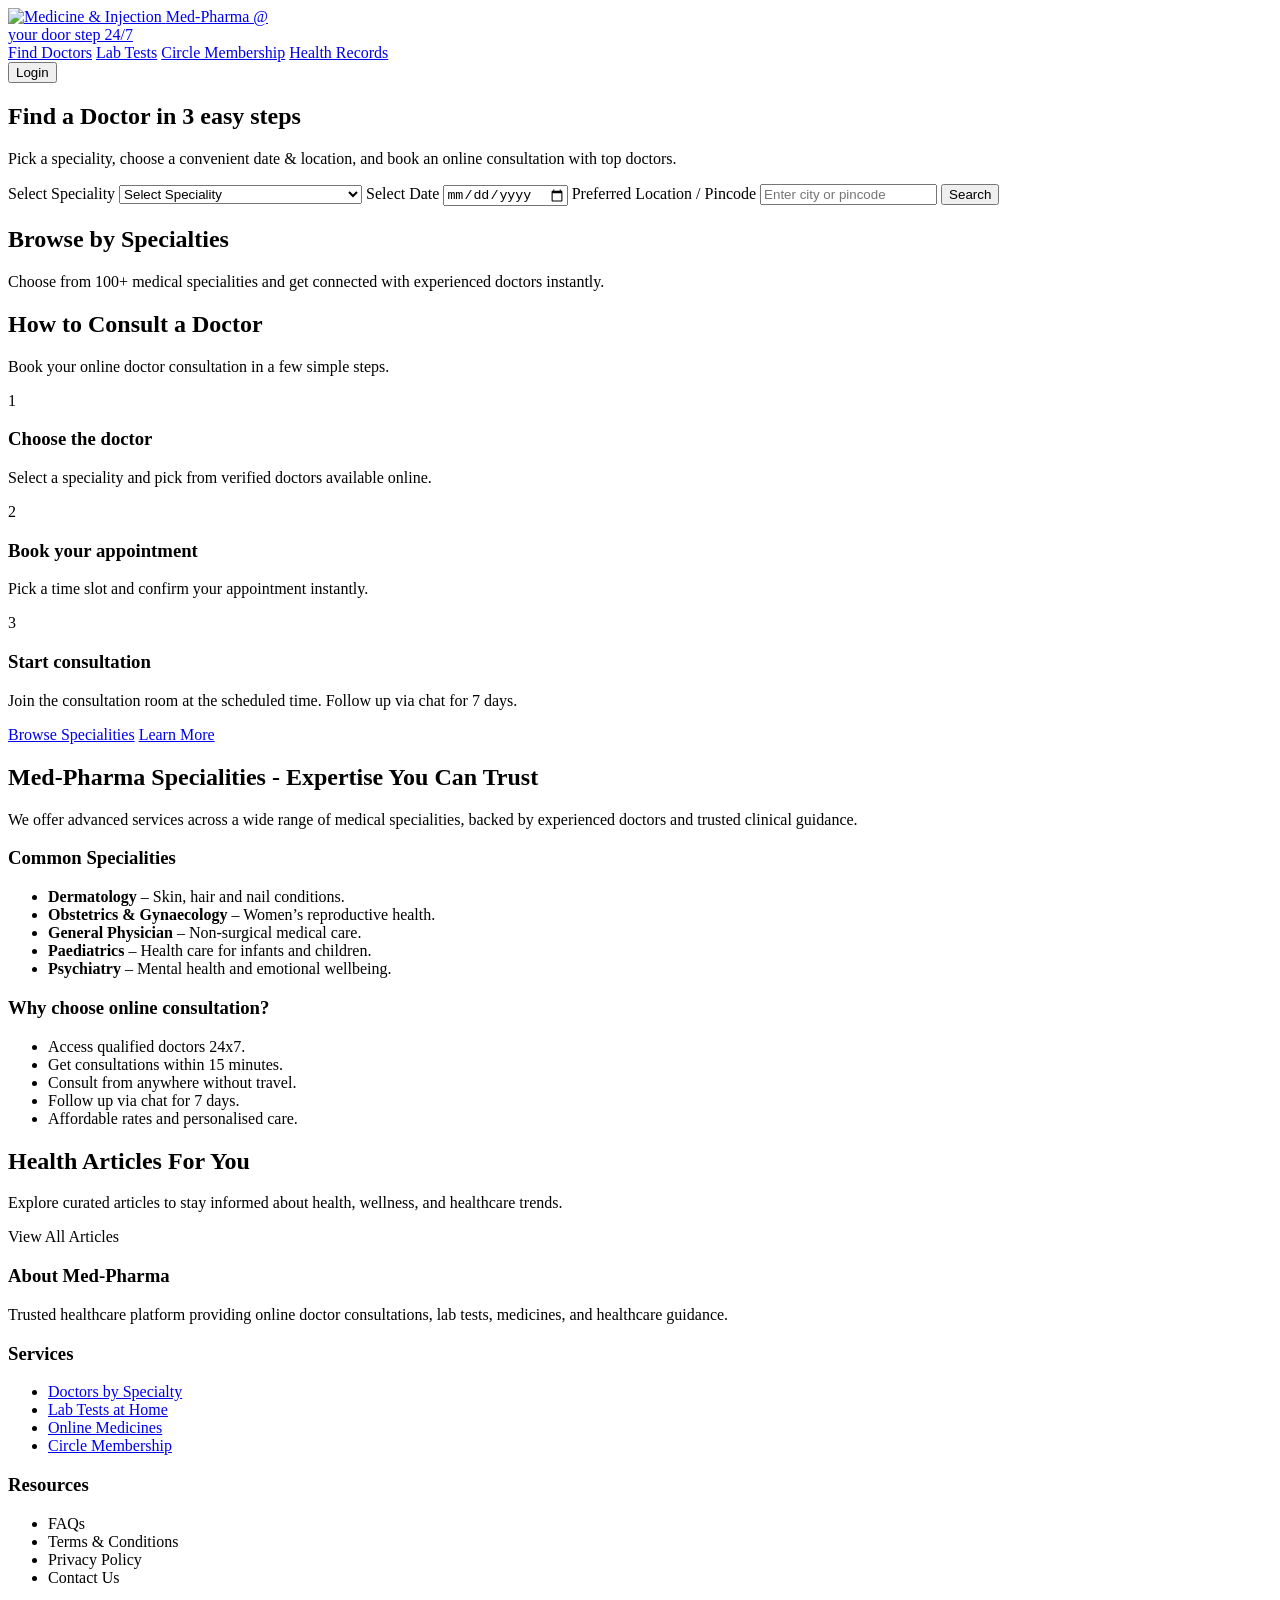
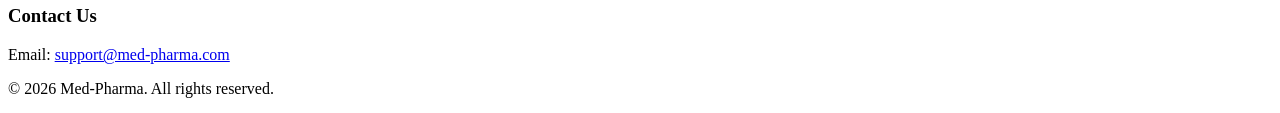
==== FD_index.html @ 35765d81 "Add files via upload New comit" ====
<!DOCTYPE html>
<html lang="en">
<head>
  <meta charset="UTF-8" />
  <meta name="viewport" content="width=device-width, initial-scale=1.0" />
  <title>Med-Pharma Specialties</title>
  <link rel="preconnect" href="https://fonts.googleapis.com" />
  <link rel="preconnect" href="https://fonts.gstatic.com" crossorigin />
  <link href="https://fonts.googleapis.com/css2?family=Inter:wght@400;500;600;700&display=swap" rel="stylesheet" />
  <link rel="stylesheet" href="css/FD_styles.css" />
</head>
<body>
  <header class="site-header">
    <div class="container header-inner">
      <a class="brand" href="#">
        <img class="brand__logo" src="https://img.icons8.com/ios-filled/64/000000/syringe.png" alt="Medicine & Injection" />
        <span class="brand__text">Med-Pharma @<br/>your door step 24/7</span>
      </a>

      <nav class="main-nav" aria-label="Primary">
        <a href="#find-doctor" class="nav-link active">Find Doctors</a>
        <a href="#lab-tests" class="nav-link">Lab Tests</a>
        <a href="#circle" class="nav-link">Circle Membership</a>
        <a href="#health-records" class="nav-link">Health Records</a>
      </nav>

      <div class="header-actions">
        <button class="btn btn--primary" id="loginBtn">Login</button>
      </div>
    </div>
  </header>

  <main>
    <section class="hero" aria-label="Find a doctor">
      <div class="container hero-grid">
        <div class="hero-copy">
          <h1>Find a Doctor in 3 easy steps</h1>
          <p>Pick a speciality, choose a convenient date & location, and book an online consultation with top doctors.</p>

          <form id="finderForm" class="finder-form" autocomplete="off">
            <label class="field">
              <span class="field__label">Select Speciality</span>
              <select id="speciality" required>
                <option value="">Select Speciality</option>
                <option value="general-physician">General Physician / Internal Medicine</option>
                <option value="dermatology">Dermatology</option>
                <option value="obstetrics-and-gynaecology">Obstetrics &amp; Gynaecology</option>
                <option value="orthopaedics">Orthopaedics</option>
                <option value="ent">ENT</option>
                <option value="neurology">Neurology</option>
                <option value="cardiology">Cardiology</option>
                <option value="urology">Urology</option>
                <option value="gastroenterology">Gastroenterology / GI medicine</option>
                <option value="psychiatry">Psychiatry</option>
              </select>
            </label>

            <label class="field">
              <span class="field__label">Select Date</span>
              <input id="date" type="date" value="" />
            </label>

            <label class="field">
              <span class="field__label">Preferred Location / Pincode</span>
              <input id="pincode" type="text" placeholder="Enter city or pincode" />
            </label>

            <button class="btn btn--accent" type="submit">Search</button>
          </form>

         </div>

      </section>

    <section id="specialties" class="section">
      <div class="container">
        <header class="section-header">
          <h2>Browse by Specialties</h2>
          <p>Choose from 100+ medical specialities and get connected with experienced doctors instantly.</p>
        </header>

        <div class="cards-grid" id="specialtiesGrid">
          <!-- Cards rendered by JS -->
        </div>
      </div>
    </section>

    <section class="section section--gray" id="how-it-works">
      <div class="container">
        <header class="section-header">
          <h2>How to Consult a Doctor</h2>
          <p>Book your online doctor consultation in a few simple steps.</p>
        </header>

        <div class="steps">
          <div class="step">
            <div class="step__icon">1</div>
            <div class="step__body">
              <h3>Choose the doctor</h3>
              <p>Select a speciality and pick from verified doctors available online.</p>
            </div>
          </div>

          <div class="step">
            <div class="step__icon">2</div>
            <div class="step__body">
              <h3>Book your appointment</h3>
              <p>Pick a time slot and confirm your appointment instantly.</p>
            </div>
          </div>

          <div class="step">
            <div class="step__icon">3</div>
            <div class="step__body">
              <h3>Start consultation</h3>
              <p>Join the consultation room at the scheduled time. Follow up via chat for 7 days.</p>
            </div>
          </div>
        </div>

        <div class="cta-row">
          <a href="#specialties" class="btn btn--primary">Browse Specialities</a>
          <a href="#" class="btn btn--secondary">Learn More</a>
        </div>
      </div>
    </section>

    <section class="section" id="about">
      <div class="container">
        <header class="section-header">
          <h2>Med-Pharma Specialities - Expertise You Can Trust</h2>
          <p>We offer advanced services across a wide range of medical specialities, backed by experienced doctors and trusted clinical guidance.</p>
        </header>

        <div class="content-grid">
          <div>
            <h3>Common Specialities</h3>
            <ul class="bullet-list">
              <li><strong>Dermatology</strong> – Skin, hair and nail conditions.</li>
              <li><strong>Obstetrics &amp; Gynaecology</strong> – Women’s reproductive health.</li>
              <li><strong>General Physician</strong> – Non-surgical medical care.</li>
              <li><strong>Paediatrics</strong> – Health care for infants and children.</li>
              <li><strong>Psychiatry</strong> – Mental health and emotional wellbeing.</li>
            </ul>
          </div>

          <div>
            <h3>Why choose online consultation?</h3>
            <ul class="bullet-list">
              <li>Access qualified doctors 24x7.</li>
              <li>Get consultations within 15 minutes.</li>
              <li>Consult from anywhere without travel.</li>
              <li>Follow up via chat for 7 days.</li>
              <li>Affordable rates and personalised care.</li>
            </ul>
          </div>
        </div>
      </div>
    </section>

    <section class="section section--gray" id="health-articles">
      <div class="container">
        <header class="section-header">
          <h2>Health Articles For You</h2>
          <p>Explore curated articles to stay informed about health, wellness, and healthcare trends.</p>
        </header>

        <div class="articles-grid" id="articlesGrid">
          <!-- Articles rendered by JS -->
        </div>

        <div class="articles-footer">
          <a class="link" target="_blank" rel="noreferrer">View All Articles</a>
        </div>
      </div>
    </section>
  </main>

  <footer class="site-footer" id="contact">
    <div class="container footer-grid">
      <div class="footer-col">
        <h3>About Med-Pharma</h3>
        <p>Trusted healthcare platform providing online doctor consultations, lab tests, medicines, and healthcare guidance.</p>
      </div>

      <div class="footer-col">
        <h3>Services</h3>
        <ul class="footer-list">
          <li><a href="#specialties">Doctors by Specialty</a></li>
          <li><a href="#lab-tests">Lab Tests at Home</a></li>
          <li><a href="#">Online Medicines</a></li>
          <li><a href="#">Circle Membership</a></li>
        </ul>
      </div>

      <div class="footer-col">
        <h3>Resources</h3>
        <ul class="footer-list">
          <li><a target="_blank" rel="noreferrer">FAQs</a></li>
          <li><a target="_blank" rel="noreferrer">Terms &amp; Conditions</a></li>
          <li><a target="_blank" rel="noreferrer">Privacy Policy</a></li>
          <li><a target="_blank" rel="noreferrer">Contact Us</a></li>
        </ul>
      </div>

      <div class="footer-col">
        <h3>Contact Us</h3>
        <p>Email: <a href="mailto:support@medpharma.com">support@med-pharma.com</a></p>
      </div>
    </div>

    <div class="footer-bottom">
      <p>© 2026 Med-Pharma. All rights reserved.</p>
    </div>
  </footer>

  <script src="js/main.js"></script>
</body>
</html>
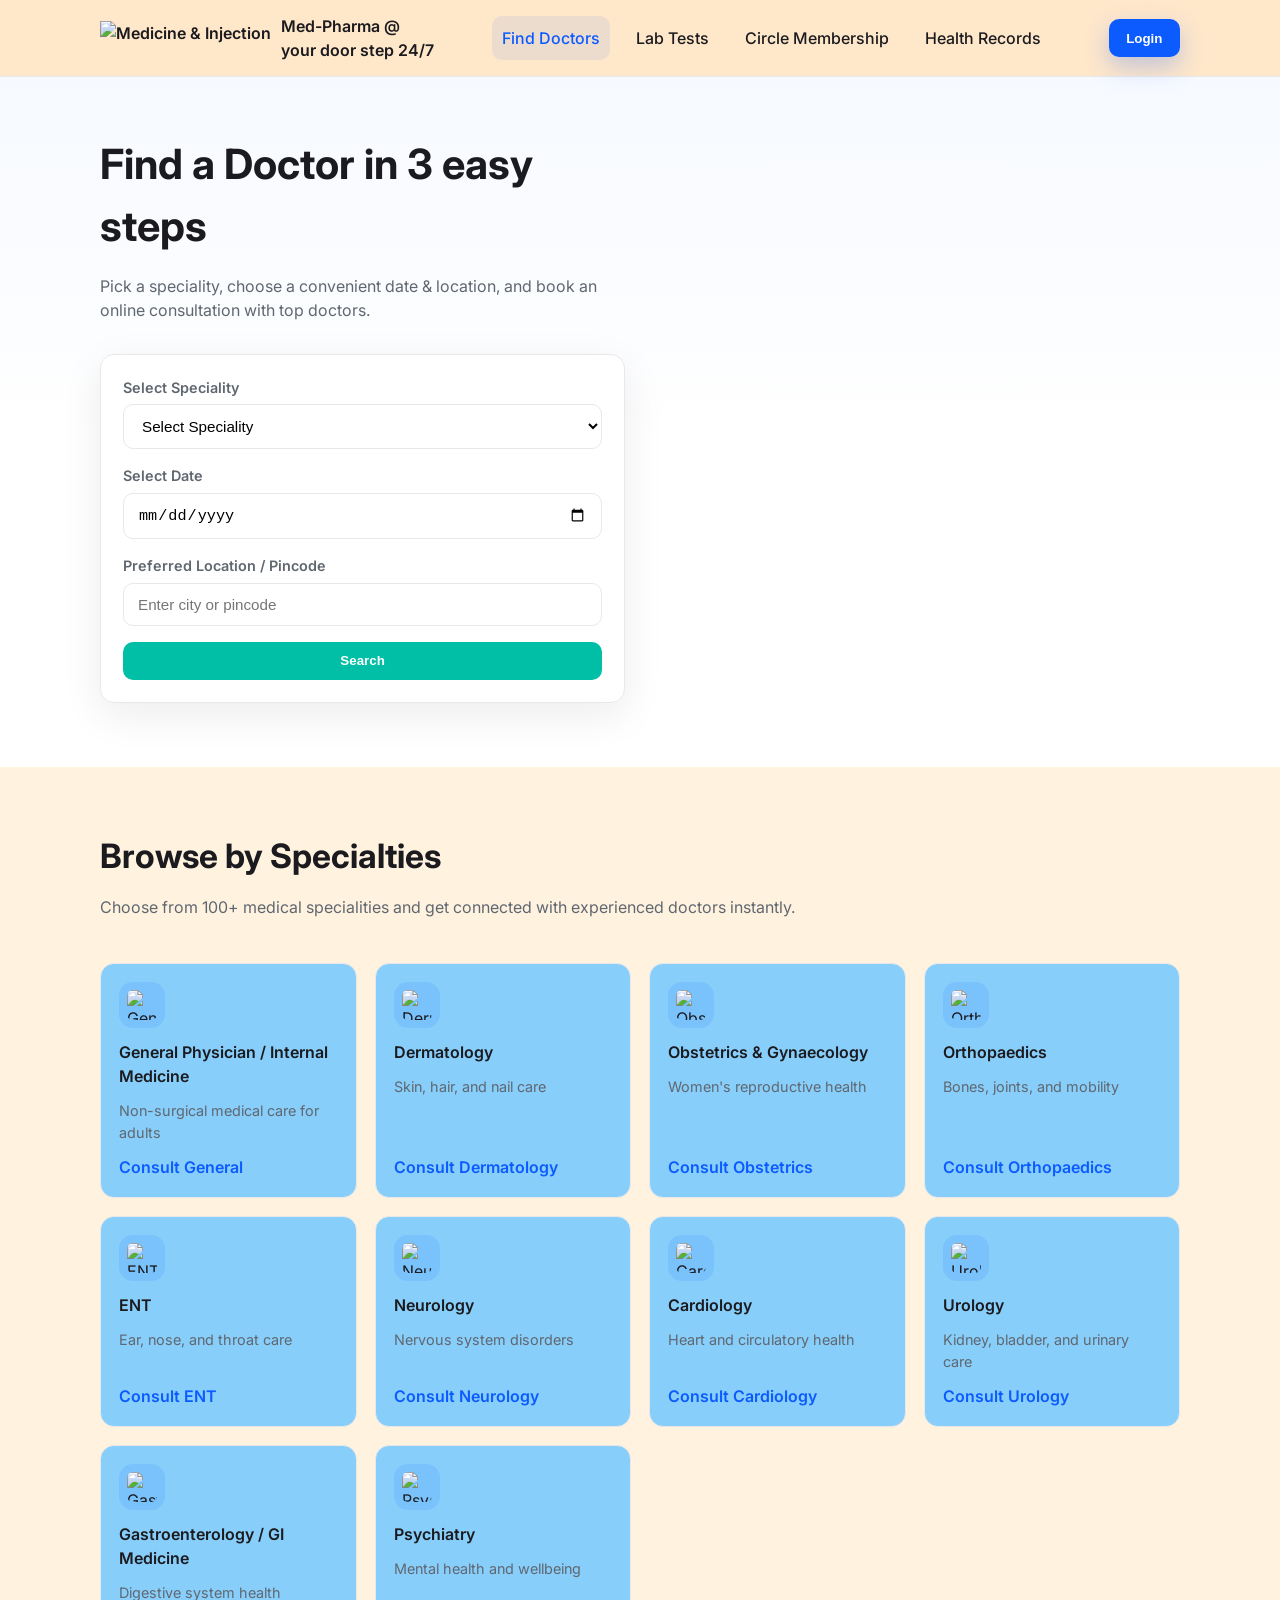
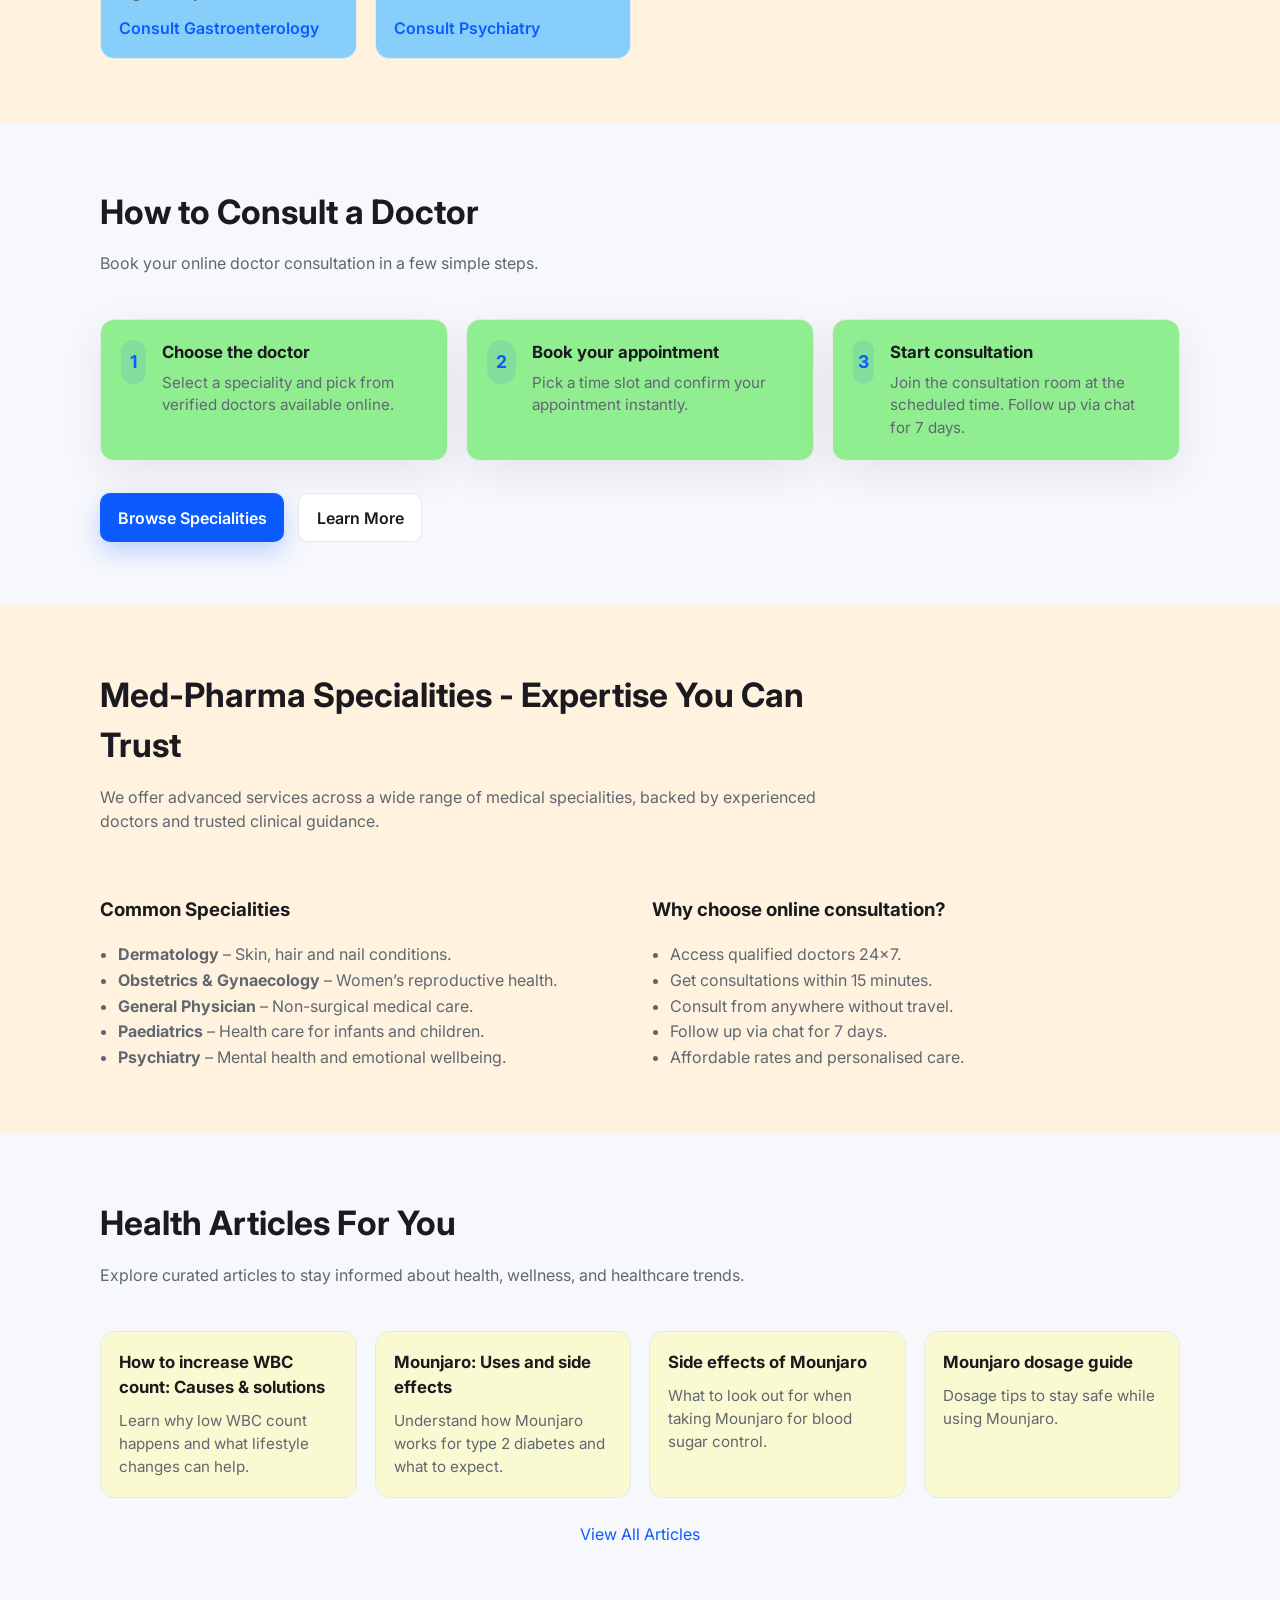
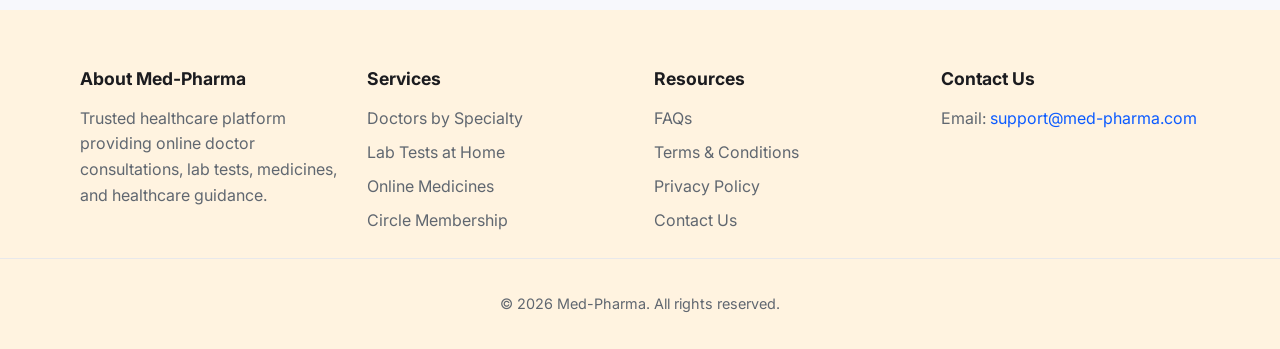
==== commit bb8fe496: "find doctors" ====
--- a/FD_index.html
+++ b/FD_index.html
@@ -1,219 +1,219 @@
-<!DOCTYPE html>
-<html lang="en">
-<head>
-  <meta charset="UTF-8" />
-  <meta name="viewport" content="width=device-width, initial-scale=1.0" />
-  <title>Med-Pharma Specialties</title>
-  <link rel="preconnect" href="https://fonts.googleapis.com" />
-  <link rel="preconnect" href="https://fonts.gstatic.com" crossorigin />
-  <link href="https://fonts.googleapis.com/css2?family=Inter:wght@400;500;600;700&display=swap" rel="stylesheet" />
-  <link rel="stylesheet" href="css/FD_styles.css" />
-</head>
-<body>
-  <header class="site-header">
-    <div class="container header-inner">
-      <a class="brand" href="#">
-        <img class="brand__logo" src="https://img.icons8.com/ios-filled/64/000000/syringe.png" alt="Medicine & Injection" />
-        <span class="brand__text">Med-Pharma @<br/>your door step 24/7</span>
-      </a>
-
-      <nav class="main-nav" aria-label="Primary">
-        <a href="#find-doctor" class="nav-link active">Find Doctors</a>
-        <a href="#lab-tests" class="nav-link">Lab Tests</a>
-        <a href="#circle" class="nav-link">Circle Membership</a>
-        <a href="#health-records" class="nav-link">Health Records</a>
-      </nav>
-
-      <div class="header-actions">
-        <button class="btn btn--primary" id="loginBtn">Login</button>
-      </div>
-    </div>
-  </header>
-
-  <main>
-    <section class="hero" aria-label="Find a doctor">
-      <div class="container hero-grid">
-        <div class="hero-copy">
-          <h1>Find a Doctor in 3 easy steps</h1>
-          <p>Pick a speciality, choose a convenient date & location, and book an online consultation with top doctors.</p>
-
-          <form id="finderForm" class="finder-form" autocomplete="off">
-            <label class="field">
-              <span class="field__label">Select Speciality</span>
-              <select id="speciality" required>
-                <option value="">Select Speciality</option>
-                <option value="general-physician">General Physician / Internal Medicine</option>
-                <option value="dermatology">Dermatology</option>
-                <option value="obstetrics-and-gynaecology">Obstetrics &amp; Gynaecology</option>
-                <option value="orthopaedics">Orthopaedics</option>
-                <option value="ent">ENT</option>
-                <option value="neurology">Neurology</option>
-                <option value="cardiology">Cardiology</option>
-                <option value="urology">Urology</option>
-                <option value="gastroenterology">Gastroenterology / GI medicine</option>
-                <option value="psychiatry">Psychiatry</option>
-              </select>
-            </label>
-
-            <label class="field">
-              <span class="field__label">Select Date</span>
-              <input id="date" type="date" value="" />
-            </label>
-
-            <label class="field">
-              <span class="field__label">Preferred Location / Pincode</span>
-              <input id="pincode" type="text" placeholder="Enter city or pincode" />
-            </label>
-
-            <button class="btn btn--accent" type="submit">Search</button>
-          </form>
-
-         </div>
-
-      </section>
-
-    <section id="specialties" class="section">
-      <div class="container">
-        <header class="section-header">
-          <h2>Browse by Specialties</h2>
-          <p>Choose from 100+ medical specialities and get connected with experienced doctors instantly.</p>
-        </header>
-
-        <div class="cards-grid" id="specialtiesGrid">
-          <!-- Cards rendered by JS -->
-        </div>
-      </div>
-    </section>
-
-    <section class="section section--gray" id="how-it-works">
-      <div class="container">
-        <header class="section-header">
-          <h2>How to Consult a Doctor</h2>
-          <p>Book your online doctor consultation in a few simple steps.</p>
-        </header>
-
-        <div class="steps">
-          <div class="step">
-            <div class="step__icon">1</div>
-            <div class="step__body">
-              <h3>Choose the doctor</h3>
-              <p>Select a speciality and pick from verified doctors available online.</p>
-            </div>
-          </div>
-
-          <div class="step">
-            <div class="step__icon">2</div>
-            <div class="step__body">
-              <h3>Book your appointment</h3>
-              <p>Pick a time slot and confirm your appointment instantly.</p>
-            </div>
-          </div>
-
-          <div class="step">
-            <div class="step__icon">3</div>
-            <div class="step__body">
-              <h3>Start consultation</h3>
-              <p>Join the consultation room at the scheduled time. Follow up via chat for 7 days.</p>
-            </div>
-          </div>
-        </div>
-
-        <div class="cta-row">
-          <a href="#specialties" class="btn btn--primary">Browse Specialities</a>
-          <a href="#" class="btn btn--secondary">Learn More</a>
-        </div>
-      </div>
-    </section>
-
-    <section class="section" id="about">
-      <div class="container">
-        <header class="section-header">
-          <h2>Med-Pharma Specialities - Expertise You Can Trust</h2>
-          <p>We offer advanced services across a wide range of medical specialities, backed by experienced doctors and trusted clinical guidance.</p>
-        </header>
-
-        <div class="content-grid">
-          <div>
-            <h3>Common Specialities</h3>
-            <ul class="bullet-list">
-              <li><strong>Dermatology</strong> – Skin, hair and nail conditions.</li>
-              <li><strong>Obstetrics &amp; Gynaecology</strong> – Women’s reproductive health.</li>
-              <li><strong>General Physician</strong> – Non-surgical medical care.</li>
-              <li><strong>Paediatrics</strong> – Health care for infants and children.</li>
-              <li><strong>Psychiatry</strong> – Mental health and emotional wellbeing.</li>
-            </ul>
-          </div>
-
-          <div>
-            <h3>Why choose online consultation?</h3>
-            <ul class="bullet-list">
-              <li>Access qualified doctors 24x7.</li>
-              <li>Get consultations within 15 minutes.</li>
-              <li>Consult from anywhere without travel.</li>
-              <li>Follow up via chat for 7 days.</li>
-              <li>Affordable rates and personalised care.</li>
-            </ul>
-          </div>
-        </div>
-      </div>
-    </section>
-
-    <section class="section section--gray" id="health-articles">
-      <div class="container">
-        <header class="section-header">
-          <h2>Health Articles For You</h2>
-          <p>Explore curated articles to stay informed about health, wellness, and healthcare trends.</p>
-        </header>
-
-        <div class="articles-grid" id="articlesGrid">
-          <!-- Articles rendered by JS -->
-        </div>
-
-        <div class="articles-footer">
-          <a class="link" target="_blank" rel="noreferrer">View All Articles</a>
-        </div>
-      </div>
-    </section>
-  </main>
-
-  <footer class="site-footer" id="contact">
-    <div class="container footer-grid">
-      <div class="footer-col">
-        <h3>About Med-Pharma</h3>
-        <p>Trusted healthcare platform providing online doctor consultations, lab tests, medicines, and healthcare guidance.</p>
-      </div>
-
-      <div class="footer-col">
-        <h3>Services</h3>
-        <ul class="footer-list">
-          <li><a href="#specialties">Doctors by Specialty</a></li>
-          <li><a href="#lab-tests">Lab Tests at Home</a></li>
-          <li><a href="#">Online Medicines</a></li>
-          <li><a href="#">Circle Membership</a></li>
-        </ul>
-      </div>
-
-      <div class="footer-col">
-        <h3>Resources</h3>
-        <ul class="footer-list">
-          <li><a target="_blank" rel="noreferrer">FAQs</a></li>
-          <li><a target="_blank" rel="noreferrer">Terms &amp; Conditions</a></li>
-          <li><a target="_blank" rel="noreferrer">Privacy Policy</a></li>
-          <li><a target="_blank" rel="noreferrer">Contact Us</a></li>
-        </ul>
-      </div>
-
-      <div class="footer-col">
-        <h3>Contact Us</h3>
-        <p>Email: <a href="mailto:support@medpharma.com">support@med-pharma.com</a></p>
-      </div>
-    </div>
-
-    <div class="footer-bottom">
-      <p>© 2026 Med-Pharma. All rights reserved.</p>
-    </div>
-  </footer>
-
-  <script src="js/main.js"></script>
-</body>
-</html>
+<!DOCTYPE html>
+<html lang="en">
+<head>
+  <meta charset="UTF-8" />
+  <meta name="viewport" content="width=device-width, initial-scale=1.0" />
+  <title>Med-Pharma Specialties</title>
+  <link rel="preconnect" href="https://fonts.googleapis.com" />
+  <link rel="preconnect" href="https://fonts.gstatic.com" crossorigin />
+  <link href="https://fonts.googleapis.com/css2?family=Inter:wght@400;500;600;700&display=swap" rel="stylesheet" />
+  <link rel="stylesheet" href="FD_styles.css" />
+</head>
+<body>
+  <header class="site-header">
+    <div class="container header-inner">
+      <a class="brand" href="#">
+        <img class="brand__logo" src="https://img.icons8.com/ios-filled/64/000000/syringe.png" alt="Medicine & Injection" />
+        <span class="brand__text">Med-Pharma @<br/>your door step 24/7</span>
+      </a>
+
+      <nav class="main-nav" aria-label="Primary">
+        <a href="#find-doctor" class="nav-link active">Find Doctors</a>
+        <a href="#lab-tests" class="nav-link">Lab Tests</a>
+        <a href="#circle" class="nav-link">Circle Membership</a>
+        <a href="#health-records" class="nav-link">Health Records</a>
+      </nav>
+
+      <div class="header-actions">
+        <button class="btn btn--primary" id="loginBtn">Login</button>
+      </div>
+    </div>
+  </header>
+
+  <main>
+    <section class="hero" aria-label="Find a doctor">
+      <div class="container hero-grid">
+        <div class="hero-copy">
+          <h1>Find a Doctor in 3 easy steps</h1>
+          <p>Pick a speciality, choose a convenient date & location, and book an online consultation with top doctors.</p>
+
+          <form id="finderForm" class="finder-form" autocomplete="off">
+            <label class="field">
+              <span class="field__label">Select Speciality</span>
+              <select id="speciality" required>
+                <option value="">Select Speciality</option>
+                <option value="general-physician">General Physician / Internal Medicine</option>
+                <option value="dermatology">Dermatology</option>
+                <option value="obstetrics-and-gynaecology">Obstetrics &amp; Gynaecology</option>
+                <option value="orthopaedics">Orthopaedics</option>
+                <option value="ent">ENT</option>
+                <option value="neurology">Neurology</option>
+                <option value="cardiology">Cardiology</option>
+                <option value="urology">Urology</option>
+                <option value="gastroenterology">Gastroenterology / GI medicine</option>
+                <option value="psychiatry">Psychiatry</option>
+              </select>
+            </label>
+
+            <label class="field">
+              <span class="field__label">Select Date</span>
+              <input id="date" type="date" value="" />
+            </label>
+
+            <label class="field">
+              <span class="field__label">Preferred Location / Pincode</span>
+              <input id="pincode" type="text" placeholder="Enter city or pincode" />
+            </label>
+
+            <button class="btn btn--accent" type="submit">Search</button>
+          </form>
+
+         </div>
+
+      </section>
+
+    <section id="specialties" class="section">
+      <div class="container">
+        <header class="section-header">
+          <h2>Browse by Specialties</h2>
+          <p>Choose from 100+ medical specialities and get connected with experienced doctors instantly.</p>
+        </header>
+
+        <div class="cards-grid" id="specialtiesGrid">
+          <!-- Cards rendered by JS -->
+        </div>
+      </div>
+    </section>
+
+    <section class="section section--gray" id="how-it-works">
+      <div class="container">
+        <header class="section-header">
+          <h2>How to Consult a Doctor</h2>
+          <p>Book your online doctor consultation in a few simple steps.</p>
+        </header>
+
+        <div class="steps">
+          <div class="step">
+            <div class="step__icon">1</div>
+            <div class="step__body">
+              <h3>Choose the doctor</h3>
+              <p>Select a speciality and pick from verified doctors available online.</p>
+            </div>
+          </div>
+
+          <div class="step">
+            <div class="step__icon">2</div>
+            <div class="step__body">
+              <h3>Book your appointment</h3>
+              <p>Pick a time slot and confirm your appointment instantly.</p>
+            </div>
+          </div>
+
+          <div class="step">
+            <div class="step__icon">3</div>
+            <div class="step__body">
+              <h3>Start consultation</h3>
+              <p>Join the consultation room at the scheduled time. Follow up via chat for 7 days.</p>
+            </div>
+          </div>
+        </div>
+
+        <div class="cta-row">
+          <a href="#specialties" class="btn btn--primary">Browse Specialities</a>
+          <a href="#" class="btn btn--secondary">Learn More</a>
+        </div>
+      </div>
+    </section>
+
+    <section class="section" id="about">
+      <div class="container">
+        <header class="section-header">
+          <h2>Med-Pharma Specialities - Expertise You Can Trust</h2>
+          <p>We offer advanced services across a wide range of medical specialities, backed by experienced doctors and trusted clinical guidance.</p>
+        </header>
+
+        <div class="content-grid">
+          <div>
+            <h3>Common Specialities</h3>
+            <ul class="bullet-list">
+              <li><strong>Dermatology</strong> – Skin, hair and nail conditions.</li>
+              <li><strong>Obstetrics &amp; Gynaecology</strong> – Women’s reproductive health.</li>
+              <li><strong>General Physician</strong> – Non-surgical medical care.</li>
+              <li><strong>Paediatrics</strong> – Health care for infants and children.</li>
+              <li><strong>Psychiatry</strong> – Mental health and emotional wellbeing.</li>
+            </ul>
+          </div>
+
+          <div>
+            <h3>Why choose online consultation?</h3>
+            <ul class="bullet-list">
+              <li>Access qualified doctors 24x7.</li>
+              <li>Get consultations within 15 minutes.</li>
+              <li>Consult from anywhere without travel.</li>
+              <li>Follow up via chat for 7 days.</li>
+              <li>Affordable rates and personalised care.</li>
+            </ul>
+          </div>
+        </div>
+      </div>
+    </section>
+
+    <section class="section section--gray" id="health-articles">
+      <div class="container">
+        <header class="section-header">
+          <h2>Health Articles For You</h2>
+          <p>Explore curated articles to stay informed about health, wellness, and healthcare trends.</p>
+        </header>
+
+        <div class="articles-grid" id="articlesGrid">
+          <!-- Articles rendered by JS -->
+        </div>
+
+        <div class="articles-footer">
+          <a class="link" target="_blank" rel="noreferrer">View All Articles</a>
+        </div>
+      </div>
+    </section>
+  </main>
+
+  <footer class="site-footer" id="contact">
+    <div class="container footer-grid">
+      <div class="footer-col">
+        <h3>About Med-Pharma</h3>
+        <p>Trusted healthcare platform providing online doctor consultations, lab tests, medicines, and healthcare guidance.</p>
+      </div>
+
+      <div class="footer-col">
+        <h3>Services</h3>
+        <ul class="footer-list">
+          <li><a href="#specialties">Doctors by Specialty</a></li>
+          <li><a href="#lab-tests">Lab Tests at Home</a></li>
+          <li><a href="#">Online Medicines</a></li>
+          <li><a href="#">Circle Membership</a></li>
+        </ul>
+      </div>
+
+      <div class="footer-col">
+        <h3>Resources</h3>
+        <ul class="footer-list">
+          <li><a target="_blank" rel="noreferrer">FAQs</a></li>
+          <li><a target="_blank" rel="noreferrer">Terms &amp; Conditions</a></li>
+          <li><a target="_blank" rel="noreferrer">Privacy Policy</a></li>
+          <li><a target="_blank" rel="noreferrer">Contact Us</a></li>
+        </ul>
+      </div>
+
+      <div class="footer-col">
+        <h3>Contact Us</h3>
+        <p>Email: <a href="mailto:support@medpharma.com">support@med-pharma.com</a></p>
+      </div>
+    </div>
+
+    <div class="footer-bottom">
+      <p>© 2026 Med-Pharma. All rights reserved.</p>
+    </div>
+  </footer>
+
+  <script src="js/main.js"></script>
+</body>
+</html>
--- a/FD_styles.css
+++ b/FD_styles.css
@@ -0,0 +1,495 @@
+:root {
+  --color-bg: #fff3e0;
+  --color-surface: #ffffff;
+  --color-border: #e8e8eb;
+  --color-text: #1b1b1f;
+  --color-muted: #606770;
+  --color-primary: #0c5bff;
+  --color-primary-hover: #0846cc;
+  --color-accent: #00bfa6;
+  --shadow: 0 12px 40px rgba(20, 20, 42, 0.08);
+  --radius: 14px;
+  --max-width: 1120px;
+  --font: "Inter", system-ui, -apple-system, BlinkMacSystemFont, "Segoe UI", sans-serif;
+}
+
+* {
+  box-sizing: border-box;
+}
+
+body {
+  margin: 0;
+  font-family: var(--font);
+  font-size: 16px;
+  line-height: 1.5;
+  color: var(--color-text);
+  background: var(--color-bg);
+}
+
+a {
+  color: var(--color-primary);
+  text-decoration: none;
+}
+
+a:hover {
+  text-decoration: underline;
+}
+
+.container {
+  width: min(100%, var(--max-width));
+  margin: 0 auto;
+  padding: 0 20px;
+}
+
+.site-header {
+  position: sticky;
+  top: 0;
+  background: rgba(255, 230, 200, 0.94);
+  border-bottom: 1px solid var(--color-border);
+  z-index: 20;
+}
+
+.header-inner {
+  display: flex;
+  align-items: center;
+  justify-content: space-between;
+  height: 76px;
+}
+
+.brand {
+  display: flex;
+  align-items: center;
+  gap: 10px;
+  font-weight: 600;
+  color: var(--color-text);
+}
+
+.brand__logo {
+  height: 34px;
+  width: auto;
+}
+
+.main-nav {
+  display: flex;
+  gap: 16px;
+  align-items: center;
+  font-weight: 500;
+}
+
+.nav-link {
+  padding: 10px 10px;
+  border-radius: 10px;
+  color: var(--color-text);
+}
+
+.nav-link:hover,
+.nav-link.active {
+  background: rgba(12, 91, 255, 0.08);
+  color: var(--color-primary);
+}
+
+.header-actions {
+  display: flex;
+  gap: 12px;
+}
+
+.btn {
+  font-weight: 600;
+  border: none;
+  cursor: pointer;
+  border-radius: 10px;
+  padding: 0.72rem 1.1rem;
+  display: inline-flex;
+  align-items: center;
+  justify-content: center;
+  gap: 8px;
+  transition: transform 180ms ease, box-shadow 180ms ease;
+}
+
+.btn:active {
+  transform: translateY(1px);
+}
+
+.btn--primary {
+  background: var(--color-primary);
+  color: #fff;
+  box-shadow: 0 10px 25px rgba(12, 91, 255, 0.25);
+}
+
+.btn--primary:hover {
+  background: var(--color-primary-hover);
+}
+
+.btn--secondary {
+  background: #fff;
+  border: 1px solid var(--color-border);
+  color: var(--color-text);
+}
+
+.btn--accent {
+  background: var(--color-accent);
+  color: #fff;
+}
+
+.hero {
+  padding: 56px 0 64px;
+  background: linear-gradient(180deg, #f6f9ff 0%, #ffffff 52%);
+}
+
+.hero-grid {
+  display: grid;
+  grid-template-columns: 1.02fr 1fr;
+  gap: 40px;
+  align-items: center;
+}
+
+.hero-copy h1 {
+  font-size: clamp(2rem, 3.25vw, 3rem);
+  margin: 0 0 16px;
+}
+
+.hero-copy p {
+  margin: 0 0 32px;
+  max-width: 520px;
+  color: var(--color-muted);
+}
+
+.finder-form {
+  display: grid;
+  gap: 16px;
+  max-width: 540px;
+  background: rgba(255, 255, 255, 0.88);
+  padding: 22px;
+  border: 1px solid var(--color-border);
+  border-radius: var(--radius);
+  box-shadow: var(--shadow);
+}
+
+.field {
+  display: grid;
+  gap: 6px;
+}
+
+.field__label {
+  font-weight: 600;
+  color: var(--color-muted);
+  font-size: 0.9rem;
+}
+
+.select, input,
+select {
+  width: 100%;
+  border: 1px solid var(--color-border);
+  border-radius: 10px;
+  padding: 12px 14px;
+  font-size: 0.95rem;
+  outline: none;
+  background: #fff;
+}
+
+input:focus,
+select:focus {
+  border-color: var(--color-primary);
+  box-shadow: 0 0 0 3px rgba(12, 91, 255, 0.14);
+}
+
+.hero-hint {
+  margin-top: 18px;
+  font-size: 0.95rem;
+  color: var(--color-muted);
+}
+
+.hero-hint a {
+  color: var(--color-primary);
+  font-weight: 600;
+}
+
+.hero-illustration img {
+  width: 100%;
+  max-width: 540px;
+  display: block;
+  border-radius: var(--radius);
+}
+
+.section {
+  padding: 64px 0;
+}
+
+.section--gray {
+  background: #f7f8fc;
+}
+
+.section-header {
+  display: grid;
+  gap: 14px;
+  max-width: 760px;
+  margin-bottom: 44px;
+}
+
+.section-header h2 {
+  margin: 0;
+  font-size: 2.1rem;
+}
+
+.section-header p {
+  margin: 0;
+  color: var(--color-muted);
+  font-size: 1rem;
+}
+
+.cards-grid {
+  display: grid;
+  gap: 18px;
+  grid-template-columns: repeat(auto-fit, minmax(220px, 1fr));
+}
+
+.card {
+  position: relative;
+  padding: 18px;
+  border-radius: var(--radius);
+  background: lightskyblue;
+  border: 1px solid var(--color-border);
+  transition: transform 160ms ease, box-shadow 160ms ease;
+  display: flex;
+  flex-direction: column;
+  gap: 12px;
+  min-height: 160px;
+}
+
+.card:hover {
+  transform: translateY(-4px);
+  box-shadow: 0 18px 50px rgba(20, 20, 42, 0.1);
+}
+
+.card__icon {
+  width: 46px;
+  height: 46px;
+  border-radius: 14px;
+  padding: 8px;
+  background: rgba(12, 91, 255, 0.1);
+  object-fit: contain;
+}
+
+.card__title {
+  margin: 0;
+  font-size: 1rem;
+  font-weight: 600;
+}
+
+.card__subtitle {
+  margin: 0;
+  color: var(--color-muted);
+  font-size: 0.9rem;
+}
+
+.card__link {
+  margin-top: auto;
+  align-self: flex-start;
+  font-weight: 600;
+  color: var(--color-primary);
+}
+
+.steps {
+  display: grid;
+  gap: 18px;
+}
+
+@media (min-width: 760px) {
+  .steps {
+    grid-template-columns: repeat(3, 1fr);
+  }
+}
+
+.step {
+  display: flex;
+  gap: 16px;
+  border-radius: var(--radius);
+  background: lightgreen;
+  padding: 20px;
+  border: 1px solid var(--color-border);
+  box-shadow: var(--shadow);
+}
+
+.step__icon {
+  width: 44px;
+  height: 44px;
+  border-radius: 18px;
+  background: rgba(12, 91, 255, 0.1);
+  color: var(--color-primary);
+  font-weight: 700;
+  display: grid;
+  place-items: center;
+  font-size: 1.1rem;
+}
+
+.step__body h3 {
+  margin: 0 0 6px;
+  font-size: 1.05rem;
+}
+
+.step__body p {
+  margin: 0;
+  color: var(--color-muted);
+  font-size: 0.95rem;
+}
+
+.cta-row {
+  margin-top: 32px;
+  display: flex;
+  flex-wrap: wrap;
+  gap: 14px;
+}
+
+.content-grid {
+  display: grid;
+  gap: 24px;
+}
+
+@media (min-width: 900px) {
+  .content-grid {
+    grid-template-columns: repeat(2, 1fr);
+  }
+}
+
+.bullet-list {
+  padding-left: 18px;
+  margin: 0;
+  list-style-type: disc;
+  color: var(--color-muted);
+  line-height: 1.6;
+}
+
+.articles-grid {
+  display: grid;
+  grid-template-columns: repeat(auto-fit, minmax(240px, 1fr));
+  gap: 18px;
+}
+
+.article-card {
+  border-radius: var(--radius);
+  background: lightgoldenrodyellow;
+  border: 1px solid var(--color-border);
+  padding: 18px;
+  display: flex;
+  flex-direction: column;
+  gap: 10px;
+}
+
+.article-card h4 {
+  margin: 0;
+  font-size: 1.05rem;
+}
+
+.article-card p {
+  margin: 0;
+  color: var(--color-muted);
+  font-size: 0.95rem;
+}
+
+.article-card a {
+  margin-top: auto;
+  font-weight: 600;
+  color: var(--color-primary);
+}
+
+.articles-footer {
+  margin-top: 24px;
+  text-align: center;
+}
+
+.footer-grid {
+  display: grid;
+  gap: 28px;
+  padding: 56px 0 26px;
+}
+
+@media (min-width: 900px) {
+  .footer-grid {
+    grid-template-columns: repeat(4, 1fr);
+  }
+}
+
+.footer-col h3 {
+  margin: 0 0 14px;
+  font-size: 1.1rem;
+}
+
+.footer-col p {
+  margin: 0;
+  color: var(--color-muted);
+  line-height: 1.6;
+}
+
+.footer-list {
+  list-style: none;
+  padding: 0;
+  margin: 0;
+  display: grid;
+  gap: 10px;
+  color: var(--color-muted);
+}
+
+.footer-list a {
+  color: var(--color-muted);
+}
+
+.footer-list a:hover {
+  color: var(--color-primary);
+}
+
+.app-links {
+  display: flex;
+  flex-wrap: wrap;
+  gap: 10px;
+}
+
+.app-link {
+  background: rgba(12, 91, 255, 0.1);
+  border-radius: 10px;
+  padding: 10px 14px;
+  font-weight: 600;
+  color: var(--color-primary);
+}
+
+.social-links {
+  display: flex;
+  flex-wrap: wrap;
+  gap: 10px;
+}
+
+.social-links a {
+  color: var(--color-text);
+  font-weight: 600;
+  padding: 8px 10px;
+  border-radius: 10px;
+  background: rgba(0, 0, 0, 0.04);
+}
+
+.footer-bottom {
+  border-top: 1px solid var(--color-border);
+  padding: 20px 0;
+  text-align: center;
+  color: var(--color-muted);
+  font-size: 0.9rem;
+}
+
+@media (max-width: 840px) {
+  .hero-grid {
+    grid-template-columns: 1fr;
+  }
+
+  .header-inner {
+    flex-wrap: wrap;
+    gap: 12px;
+  }
+
+  .main-nav {
+    justify-content: center;
+    flex-wrap: wrap;
+  }
+
+  .container {
+    padding: 0 16px;
+    background-color: lightgoldenrodyellow;
+  }
+}
